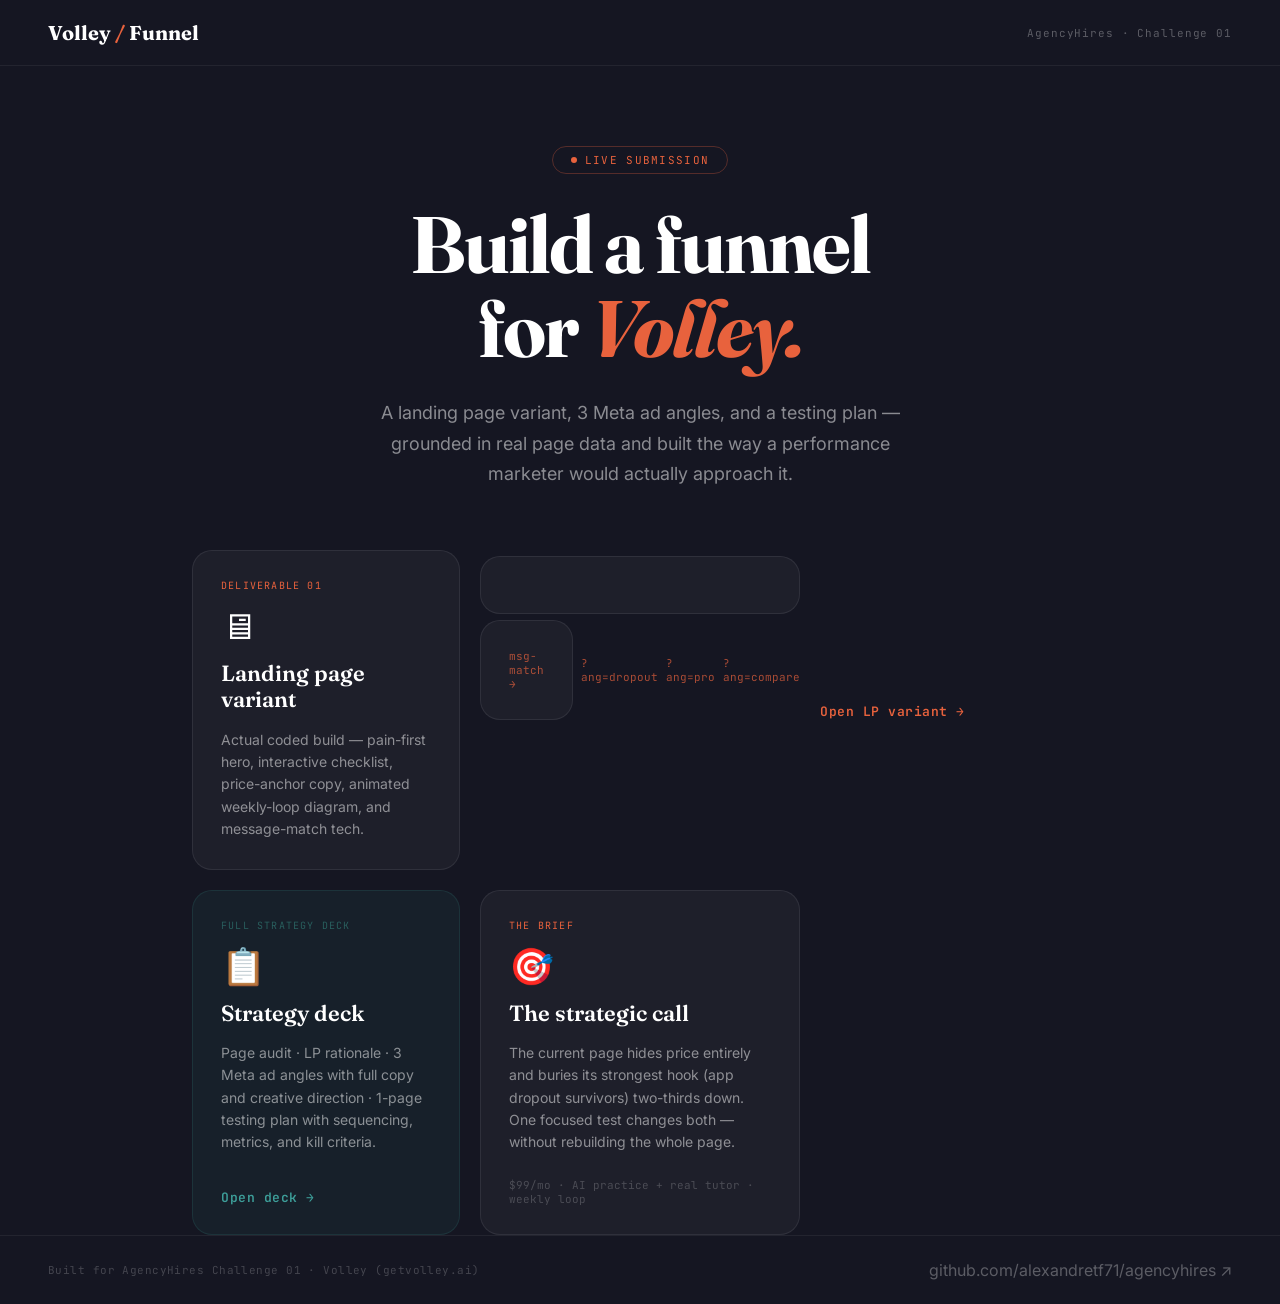
==== index.html @ 14356aaf "Add root portal page and Render static site config index.html: portal linking to LP variant and stra" ====
<!DOCTYPE html>
<html lang="en">
<head>
  <meta charset="UTF-8" />
  <meta name="viewport" content="width=device-width, initial-scale=1.0" />
  <title>Volley — Funnel Strategy · AgencyHires Challenge 1</title>
  <link rel="preconnect" href="https://fonts.googleapis.com" />
  <link rel="preconnect" href="https://fonts.gstatic.com" crossorigin />
  <link href="https://fonts.googleapis.com/css2?family=Fraunces:ital,opsz,wght@0,9..144,300;0,9..144,600;0,9..144,700;1,9..144,400&family=Inter:wght@400;500;600&family=JetBrains+Mono:wght@400;500&display=swap" rel="stylesheet" />
  <style>
    :root {
      --cream:  #F4F0E6;
      --navy:   #151622;
      --navy2:  #1E2035;
      --coral:  #E8623D;
      --teal:   #2D6E6A;
      --muted:  #6B6B7B;
      --border: rgba(26,26,42,0.10);
      --font-serif: 'Fraunces', Georgia, serif;
      --font-sans:  'Inter', system-ui, sans-serif;
      --font-mono:  'JetBrains Mono', monospace;
    }
    *, *::before, *::after { box-sizing: border-box; margin: 0; padding: 0; }
    html, body { height: 100%; }
    body {
      font-family: var(--font-sans);
      background: var(--navy);
      color: #fff;
      -webkit-font-smoothing: antialiased;
      display: flex;
      flex-direction: column;
      min-height: 100vh;
    }

    /* ── Nav ── */
    nav {
      padding: 20px 48px;
      display: flex;
      align-items: center;
      justify-content: space-between;
      border-bottom: 1px solid rgba(255,255,255,0.06);
    }
    .logo {
      font-family: var(--font-serif);
      font-size: 20px;
      font-weight: 700;
      color: #fff;
      text-decoration: none;
    }
    .logo span { color: var(--coral); }
    .nav-tag {
      font-family: var(--font-mono);
      font-size: 11px;
      color: rgba(255,255,255,0.3);
      letter-spacing: 0.08em;
    }

    /* ── Hero ── */
    .hero {
      flex: 1;
      display: flex;
      flex-direction: column;
      align-items: center;
      justify-content: center;
      text-align: center;
      padding: 80px 32px 60px;
      gap: 28px;
    }
    .hero__badge {
      display: inline-flex;
      align-items: center;
      gap: 8px;
      font-family: var(--font-mono);
      font-size: 11px;
      letter-spacing: 0.12em;
      text-transform: uppercase;
      color: var(--coral);
      border: 1px solid rgba(232,98,61,0.3);
      border-radius: 100px;
      padding: 6px 18px;
    }
    .hero__badge::before {
      content: '';
      display: inline-block;
      width: 6px;
      height: 6px;
      border-radius: 50%;
      background: var(--coral);
      animation: blink 2s ease-in-out infinite;
    }
    @keyframes blink {
      0%, 100% { opacity: 1; }
      50% { opacity: 0.3; }
    }
    h1 {
      font-family: var(--font-serif);
      font-size: clamp(40px, 7vw, 80px);
      font-weight: 700;
      line-height: 1.05;
      letter-spacing: -0.025em;
      max-width: 820px;
    }
    h1 em { color: var(--coral); font-style: italic; }
    .hero__sub {
      font-size: clamp(15px, 2vw, 18px);
      color: rgba(255,255,255,0.5);
      max-width: 540px;
      line-height: 1.7;
    }

    /* ── Cards ── */
    .cards {
      display: grid;
      grid-template-columns: repeat(3, 1fr);
      gap: 20px;
      width: 100%;
      max-width: 960px;
      padding: 0 32px;
      margin: 0 auto;
    }
    .card {
      display: flex;
      flex-direction: column;
      gap: 16px;
      background: rgba(255,255,255,0.04);
      border: 1px solid rgba(255,255,255,0.08);
      border-radius: 20px;
      padding: 28px;
      text-decoration: none;
      color: #fff;
      transition: all 0.22s ease;
      position: relative;
      overflow: hidden;
    }
    .card::before {
      content: '';
      position: absolute;
      inset: 0;
      border-radius: 20px;
      background: linear-gradient(135deg, rgba(232,98,61,0.08), transparent);
      opacity: 0;
      transition: opacity 0.22s ease;
    }
    .card:hover { transform: translateY(-4px); border-color: rgba(232,98,61,0.35); box-shadow: 0 20px 60px rgba(0,0,0,0.35); }
    .card:hover::before { opacity: 1; }
    .card--deck { background: rgba(45,110,106,0.12); border-color: rgba(45,110,106,0.25); }
    .card--deck:hover { border-color: rgba(45,110,106,0.55); }
    .card--deck::before { background: linear-gradient(135deg, rgba(45,110,106,0.12), transparent); }

    .card__num {
      font-family: var(--font-mono);
      font-size: 10px;
      letter-spacing: 0.12em;
      text-transform: uppercase;
      color: var(--coral);
    }
    .card--deck .card__num { color: rgba(45,110,106,0.8); }

    .card__icon { font-size: 36px; line-height: 1; }
    .card__title {
      font-family: var(--font-serif);
      font-size: 22px;
      font-weight: 600;
      line-height: 1.2;
    }
    .card__desc {
      font-size: 14px;
      color: rgba(255,255,255,0.5);
      line-height: 1.6;
      flex: 1;
    }
    .card__link {
      display: inline-flex;
      align-items: center;
      gap: 6px;
      font-size: 13px;
      font-weight: 600;
      color: var(--coral);
      font-family: var(--font-mono);
      letter-spacing: 0.04em;
      margin-top: 4px;
    }
    .card--deck .card__link { color: #3D9E99; }

    /* ── Angle pills ── */
    .ang-pills {
      display: flex;
      flex-direction: column;
      gap: 6px;
      margin-top: 6px;
    }
    .ang-pill {
      display: flex;
      align-items: center;
      gap: 8px;
      font-family: var(--font-mono);
      font-size: 11px;
      color: rgba(255,255,255,0.35);
    }
    .ang-pill a {
      color: rgba(232,98,61,0.7);
      text-decoration: none;
      transition: color 0.15s;
    }
    .ang-pill a:hover { color: var(--coral); }

    /* ── Footer ── */
    footer {
      padding: 24px 48px;
      border-top: 1px solid rgba(255,255,255,0.06);
      display: flex;
      align-items: center;
      justify-content: space-between;
      flex-wrap: wrap;
      gap: 12px;
    }
    footer p {
      font-family: var(--font-mono);
      font-size: 11px;
      color: rgba(255,255,255,0.2);
      letter-spacing: 0.04em;
    }
    footer a { color: rgba(255,255,255,0.3); text-decoration: none; transition: color 0.2s; }
    footer a:hover { color: var(--coral); }

    @media (max-width: 720px) {
      nav { padding: 16px 24px; }
      .cards { grid-template-columns: 1fr; padding: 0 24px; }
      .hero { padding: 60px 24px 40px; }
      footer { padding: 20px 24px; }
    }
  </style>
</head>
<body>

  <nav>
    <a href="/" class="logo">Volley <span>/</span> Funnel</a>
    <span class="nav-tag">AgencyHires · Challenge 01</span>
  </nav>

  <div class="hero">
    <span class="hero__badge">Live submission</span>
    <h1>Build a funnel<br>for <em>Volley.</em></h1>
    <p class="hero__sub">A landing page variant, 3 Meta ad angles, and a testing plan — grounded in real page data and built the way a performance marketer would actually approach it.</p>
  </div>

  <div class="cards">

    <!-- LP variant -->
    <a class="card" href="landing-page-variant/index.html">
      <span class="card__num">Deliverable 01</span>
      <div class="card__icon">🖥</div>
      <h2 class="card__title">Landing page variant</h2>
      <p class="card__desc">Actual coded build — pain-first hero, interactive checklist, price-anchor copy, animated weekly-loop diagram, and message-match tech.</p>
      <div class="ang-pills">
        <div class="ang-pill">
          msg-match →
          <a href="landing-page-variant/index.html?ang=dropout">?ang=dropout</a>
          <a href="landing-page-variant/index.html?ang=pro">?ang=pro</a>
          <a href="landing-page-variant/index.html?ang=compare">?ang=compare</a>
        </div>
      </div>
      <span class="card__link">Open LP variant →</span>
    </a>

    <!-- Deck -->
    <a class="card card--deck" href="deck/index.html">
      <span class="card__num">Full strategy deck</span>
      <div class="card__icon">📋</div>
      <h2 class="card__title">Strategy deck</h2>
      <p class="card__desc">Page audit · LP rationale · 3 Meta ad angles with full copy and creative direction · 1-page testing plan with sequencing, metrics, and kill criteria.</p>
      <span class="card__link">Open deck →</span>
    </a>

    <!-- What's the brief -->
    <div class="card" style="cursor:default;">
      <span class="card__num">The brief</span>
      <div class="card__icon">🎯</div>
      <h2 class="card__title">The strategic call</h2>
      <p class="card__desc">The current page hides price entirely and buries its strongest hook (app dropout survivors) two-thirds down. One focused test changes both — without rebuilding the whole page.</p>
      <p style="font-family:var(--font-mono);font-size:11px;color:rgba(255,255,255,0.2);margin-top:8px;">$99/mo · AI practice + real tutor · weekly loop</p>
    </div>

  </div>

  <footer>
    <p>Built for AgencyHires Challenge 01 · Volley (getvolley.ai)</p>
    <a href="https://github.com/alexandretf71/agencyhires" target="_blank" rel="noopener">github.com/alexandretf71/agencyhires ↗</a>
  </footer>

</body>
</html>
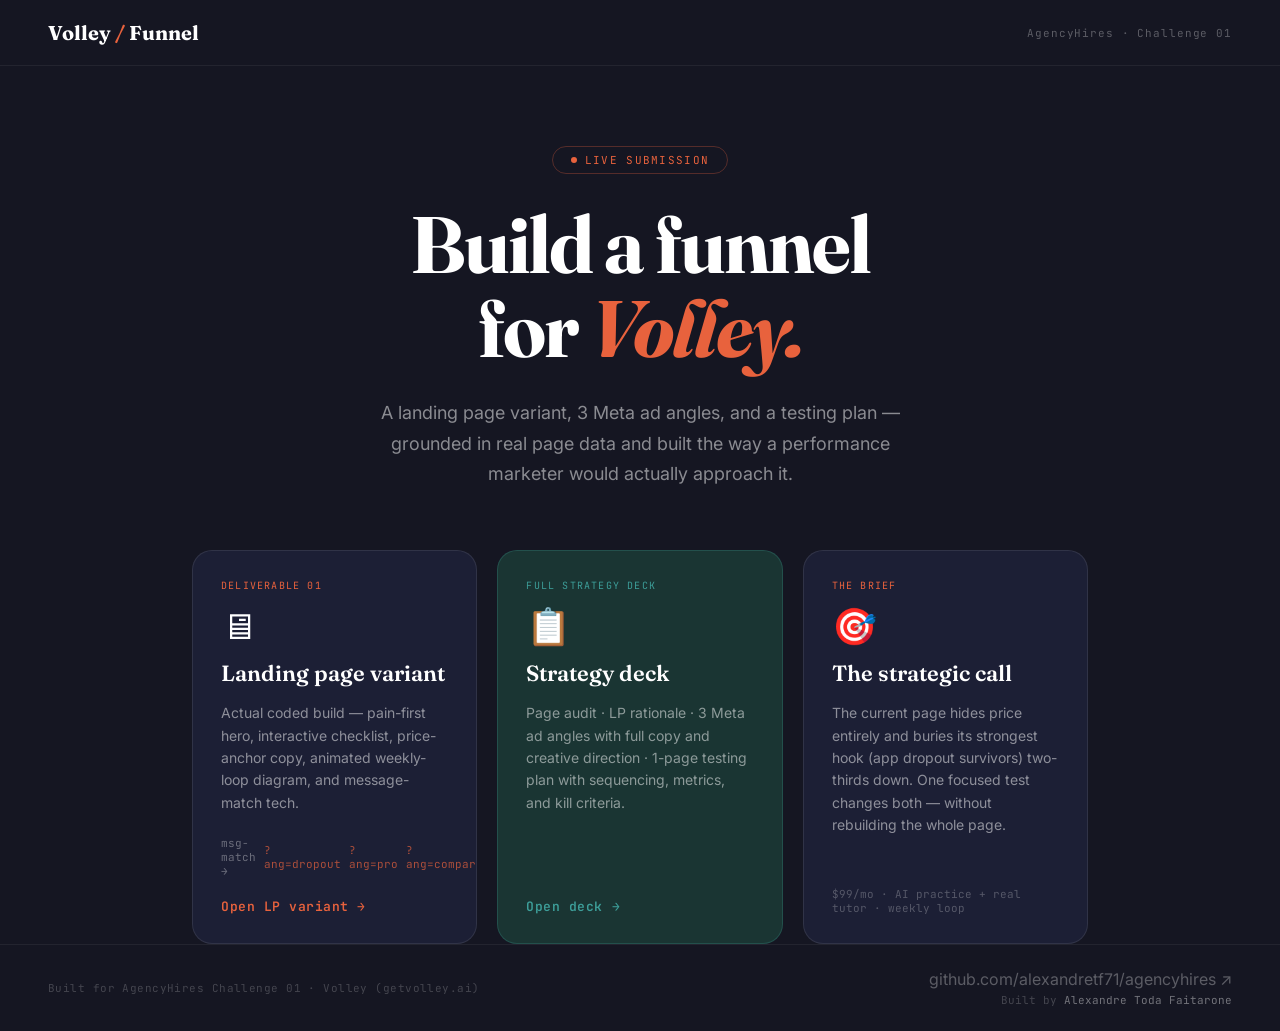
==== commit eae81994: "Fix blank cards on portal + add author signature to all pages Blank-card fixes: (1) nested <a> in Ca" ====
--- a/index.html
+++ b/index.html
@@ -122,8 +122,8 @@
       display: flex;
       flex-direction: column;
       gap: 16px;
-      background: rgba(255,255,255,0.04);
-      border: 1px solid rgba(255,255,255,0.08);
+      background: #1c1f35;
+      border: 1px solid rgba(255,255,255,0.09);
       border-radius: 20px;
       padding: 28px;
       text-decoration: none;
@@ -131,21 +131,25 @@
       transition: all 0.22s ease;
       position: relative;
       overflow: hidden;
+      cursor: pointer;
     }
     .card::before {
       content: '';
       position: absolute;
       inset: 0;
       border-radius: 20px;
-      background: linear-gradient(135deg, rgba(232,98,61,0.08), transparent);
+      background: linear-gradient(135deg, rgba(232,98,61,0.10), transparent);
       opacity: 0;
       transition: opacity 0.22s ease;
     }
-    .card:hover { transform: translateY(-4px); border-color: rgba(232,98,61,0.35); box-shadow: 0 20px 60px rgba(0,0,0,0.35); }
+    .card:hover { transform: translateY(-4px); border-color: rgba(232,98,61,0.4); box-shadow: 0 20px 60px rgba(0,0,0,0.4); }
     .card:hover::before { opacity: 1; }
-    .card--deck { background: rgba(45,110,106,0.12); border-color: rgba(45,110,106,0.25); }
-    .card--deck:hover { border-color: rgba(45,110,106,0.55); }
-    .card--deck::before { background: linear-gradient(135deg, rgba(45,110,106,0.12), transparent); }
+    .card--deck { background: #1a3533; border-color: rgba(61,158,153,0.25); }
+    .card--deck:hover { border-color: rgba(61,158,153,0.55); }
+    .card--deck::before { background: linear-gradient(135deg, rgba(45,110,106,0.20), transparent); }
+    .card--static { cursor: default; }
+    .card--static:hover { transform: none; box-shadow: none; border-color: rgba(255,255,255,0.09); }
+    .card--static::before { display: none; }
 
     .card__num {
       font-family: var(--font-mono);
@@ -154,7 +158,7 @@
       text-transform: uppercase;
       color: var(--coral);
     }
-    .card--deck .card__num { color: rgba(45,110,106,0.8); }
+    .card--deck .card__num { color: #3D9E99; }
 
     .card__icon { font-size: 36px; line-height: 1; }
     .card__title {
@@ -246,8 +250,8 @@
 
   <div class="cards">
 
-    <!-- LP variant -->
-    <a class="card" href="landing-page-variant/index.html">
+    <!-- LP variant — div (not <a>) so inner <a> links are valid HTML -->
+    <div class="card" onclick="window.location='landing-page-variant/index.html'">
       <span class="card__num">Deliverable 01</span>
       <div class="card__icon">🖥</div>
       <h2 class="card__title">Landing page variant</h2>
@@ -255,13 +259,13 @@
       <div class="ang-pills">
         <div class="ang-pill">
           msg-match →
-          <a href="landing-page-variant/index.html?ang=dropout">?ang=dropout</a>
-          <a href="landing-page-variant/index.html?ang=pro">?ang=pro</a>
-          <a href="landing-page-variant/index.html?ang=compare">?ang=compare</a>
+          <a href="landing-page-variant/index.html?ang=dropout" onclick="event.stopPropagation()">?ang=dropout</a>
+          <a href="landing-page-variant/index.html?ang=pro" onclick="event.stopPropagation()">?ang=pro</a>
+          <a href="landing-page-variant/index.html?ang=compare" onclick="event.stopPropagation()">?ang=compare</a>
         </div>
       </div>
       <span class="card__link">Open LP variant →</span>
-    </a>
+    </div>
 
     <!-- Deck -->
     <a class="card card--deck" href="deck/index.html">
@@ -272,20 +276,23 @@
       <span class="card__link">Open deck →</span>
     </a>
 
-    <!-- What's the brief -->
-    <div class="card" style="cursor:default;">
+    <!-- The brief — static, no hover effect -->
+    <div class="card card--static">
       <span class="card__num">The brief</span>
       <div class="card__icon">🎯</div>
       <h2 class="card__title">The strategic call</h2>
       <p class="card__desc">The current page hides price entirely and buries its strongest hook (app dropout survivors) two-thirds down. One focused test changes both — without rebuilding the whole page.</p>
-      <p style="font-family:var(--font-mono);font-size:11px;color:rgba(255,255,255,0.2);margin-top:8px;">$99/mo · AI practice + real tutor · weekly loop</p>
+      <p style="font-family:var(--font-mono);font-size:11px;color:rgba(255,255,255,0.25);margin-top:8px;">$99/mo · AI practice + real tutor · weekly loop</p>
     </div>
 
   </div>
 
   <footer>
     <p>Built for AgencyHires Challenge 01 · Volley (getvolley.ai)</p>
-    <a href="https://github.com/alexandretf71/agencyhires" target="_blank" rel="noopener">github.com/alexandretf71/agencyhires ↗</a>
+    <div style="display:flex;flex-direction:column;align-items:flex-end;gap:4px;text-align:right;">
+      <a href="https://github.com/alexandretf71/agencyhires" target="_blank" rel="noopener">github.com/alexandretf71/agencyhires ↗</a>
+      <span style="font-family:var(--font-mono);font-size:11px;color:rgba(255,255,255,0.2);">Built by <a href="https://www.linkedin.com/in/alexandre-toda-faitarone-0992871/" target="_blank" rel="noopener" style="color:rgba(255,255,255,0.4);">Alexandre Toda Faitarone</a></span>
+    </div>
   </footer>
 
 </body>
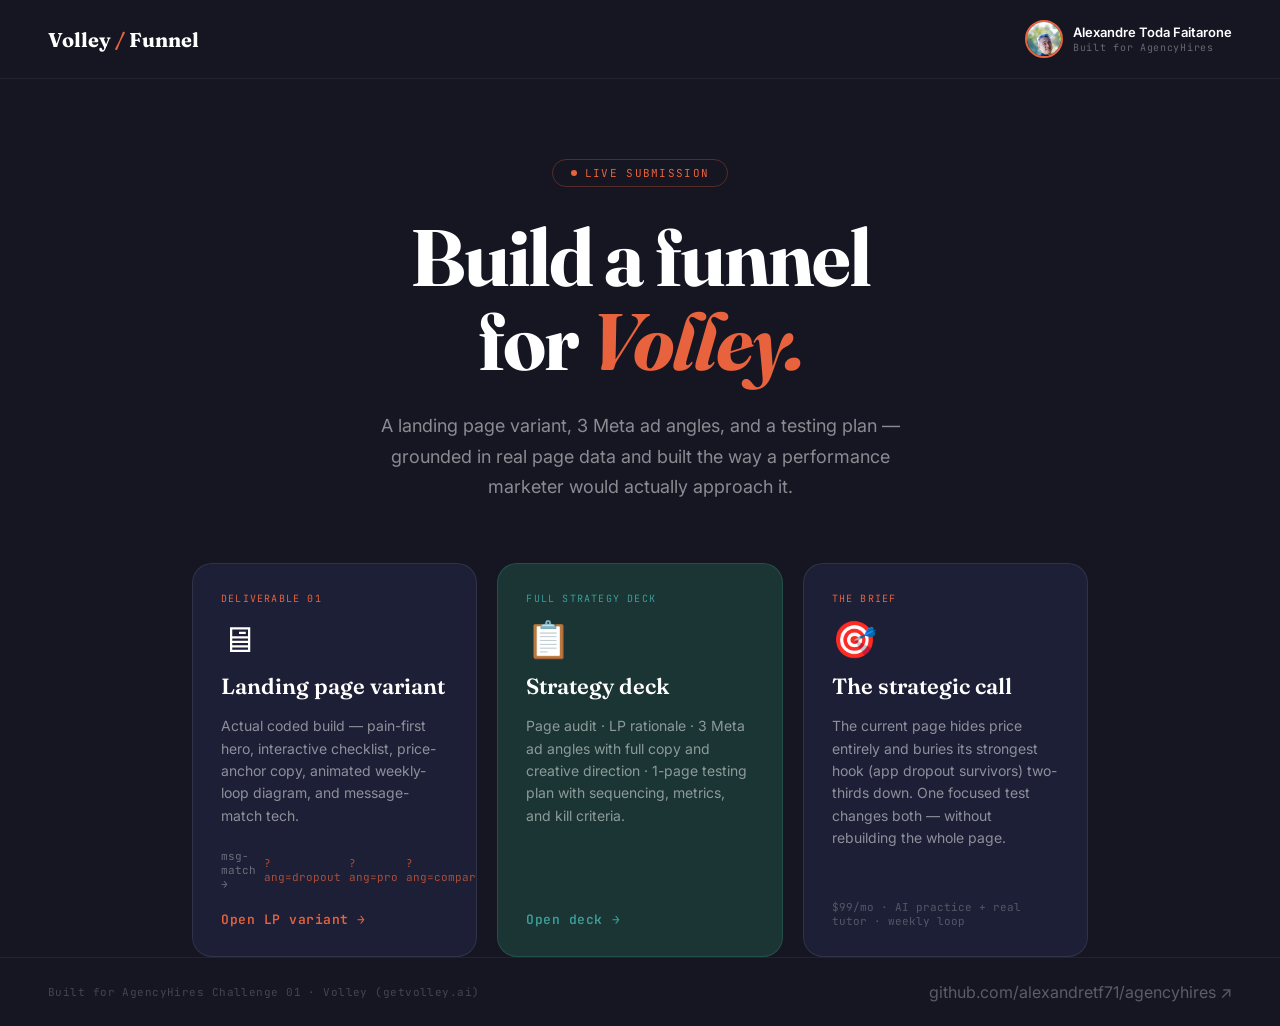
==== commit 5af579fb: "Add author photo to nav on all three pages - New assets/alexandre.jpg (profile photo) - Portal, LP v" ====
--- a/index.html
+++ b/index.html
@@ -54,6 +54,45 @@
       color: rgba(255,255,255,0.3);
       letter-spacing: 0.08em;
     }
+    /* ── Author chip ── */
+    .nav-author {
+      display: flex;
+      align-items: center;
+      gap: 10px;
+      text-decoration: none;
+      transition: opacity 0.2s;
+    }
+    .nav-author:hover { opacity: 0.75; }
+    .nav-author__photo {
+      width: 38px;
+      height: 38px;
+      border-radius: 50%;
+      object-fit: cover;
+      object-position: center 15%;
+      border: 2px solid var(--coral);
+      flex-shrink: 0;
+    }
+    .nav-author__text {
+      display: flex;
+      flex-direction: column;
+      gap: 1px;
+    }
+    .nav-author__name {
+      font-size: 13px;
+      font-weight: 600;
+      color: #fff;
+      white-space: nowrap;
+    }
+    .nav-author__label {
+      font-family: var(--font-mono);
+      font-size: 10px;
+      color: rgba(255,255,255,0.35);
+      letter-spacing: 0.07em;
+      white-space: nowrap;
+    }
+    @media (max-width: 720px) {
+      .nav-author__text { display: none; }
+    }
 
     /* ── Hero ── */
     .hero {
@@ -239,7 +278,13 @@
 
   <nav>
     <a href="/" class="logo">Volley <span>/</span> Funnel</a>
-    <span class="nav-tag">AgencyHires · Challenge 01</span>
+    <a href="https://www.linkedin.com/in/alexandre-toda-faitarone-0992871/" target="_blank" rel="noopener" class="nav-author">
+      <img src="assets/alexandre.jpg" alt="Alexandre Toda Faitarone" class="nav-author__photo">
+      <div class="nav-author__text">
+        <span class="nav-author__name">Alexandre Toda Faitarone</span>
+        <span class="nav-author__label">Built for AgencyHires</span>
+      </div>
+    </a>
   </nav>
 
   <div class="hero">
@@ -289,10 +334,7 @@
 
   <footer>
     <p>Built for AgencyHires Challenge 01 · Volley (getvolley.ai)</p>
-    <div style="display:flex;flex-direction:column;align-items:flex-end;gap:4px;text-align:right;">
-      <a href="https://github.com/alexandretf71/agencyhires" target="_blank" rel="noopener">github.com/alexandretf71/agencyhires ↗</a>
-      <span style="font-family:var(--font-mono);font-size:11px;color:rgba(255,255,255,0.2);">Built by <a href="https://www.linkedin.com/in/alexandre-toda-faitarone-0992871/" target="_blank" rel="noopener" style="color:rgba(255,255,255,0.4);">Alexandre Toda Faitarone</a></span>
-    </div>
+    <a href="https://github.com/alexandretf71/agencyhires" target="_blank" rel="noopener">github.com/alexandretf71/agencyhires ↗</a>
   </footer>
 
 </body>
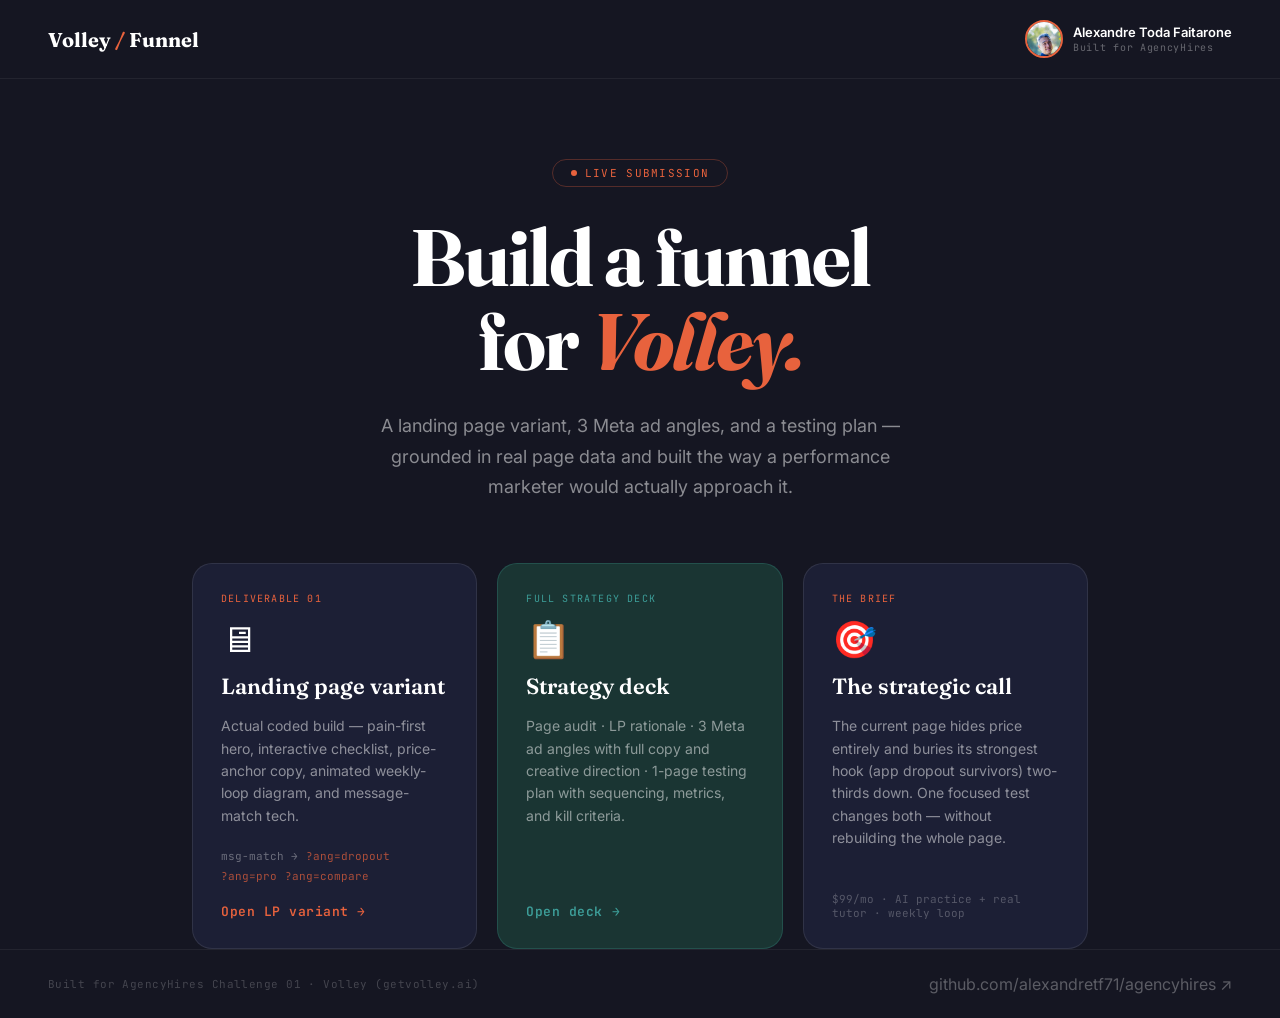
==== commit cb663c53: "Fix ang-pill link wrapping on portal cards Added white-space:nowrap to .ang-pill a so ?ang=dropout/p" ====
--- a/index.html
+++ b/index.html
@@ -235,7 +235,8 @@
     .ang-pill {
       display: flex;
       align-items: center;
-      gap: 8px;
+      flex-wrap: wrap;
+      gap: 6px 8px;
       font-family: var(--font-mono);
       font-size: 11px;
       color: rgba(255,255,255,0.35);
@@ -244,6 +245,7 @@
       color: rgba(232,98,61,0.7);
       text-decoration: none;
       transition: color 0.15s;
+      white-space: nowrap;
     }
     .ang-pill a:hover { color: var(--coral); }
 
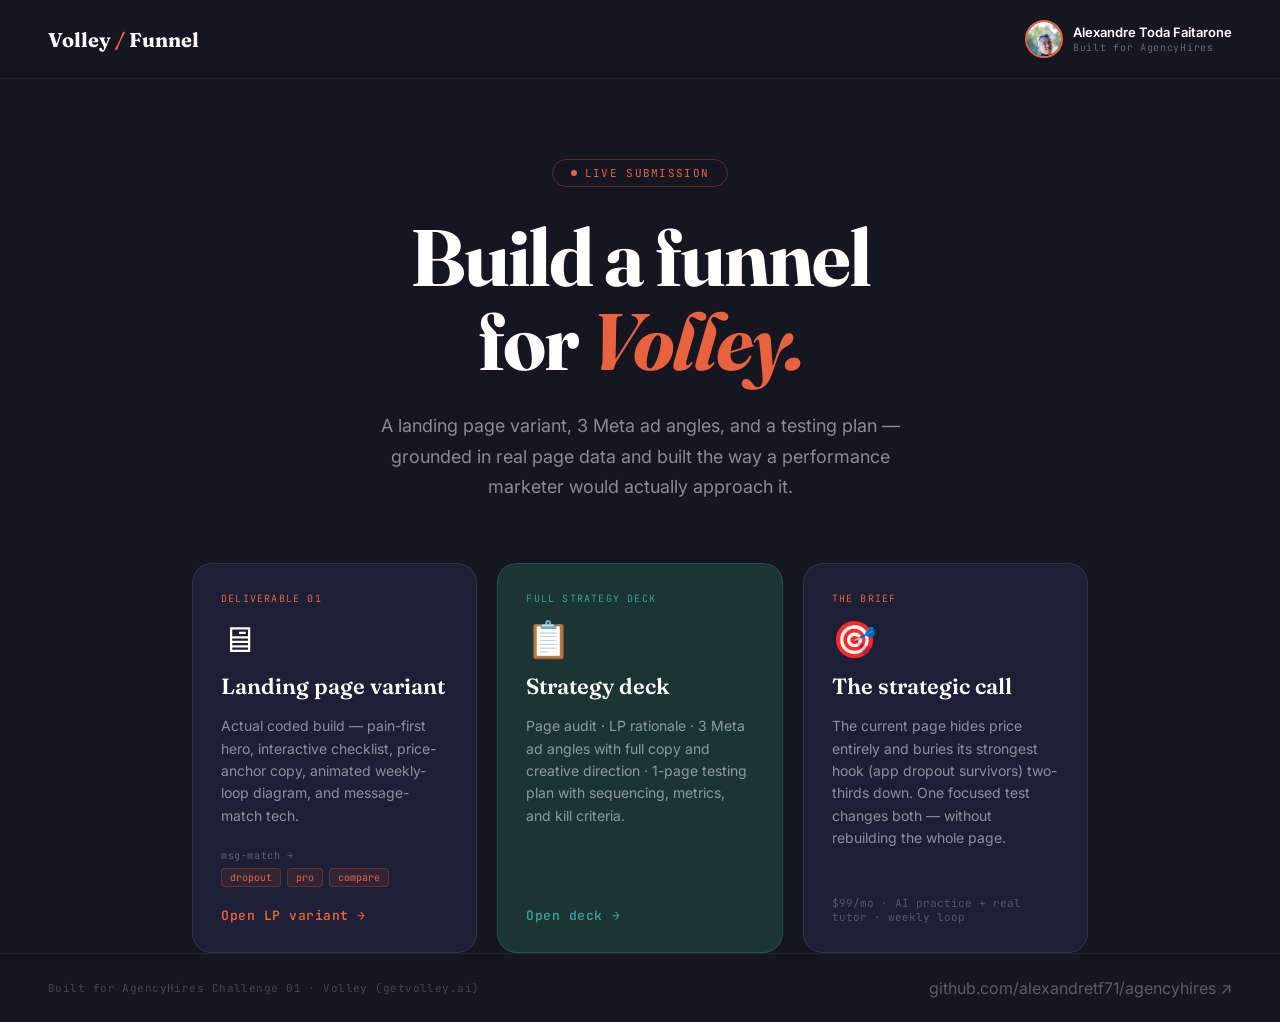
==== commit 91ac6419: "Redesign ang-pills as compact chips — fix card layout overflow Replaced the single-row flex pill (ms" ====
--- a/index.html
+++ b/index.html
@@ -232,22 +232,32 @@
       gap: 6px;
       margin-top: 6px;
     }
-    .ang-pill {
-      display: flex;
-      align-items: center;
+    .ang-pill__label {
+      font-family: var(--font-mono);
+      font-size: 10px;
+      color: rgba(255,255,255,0.3);
+      letter-spacing: 0.06em;
+    }
+    .ang-pill__row {
+      display: flex;
       flex-wrap: wrap;
-      gap: 6px 8px;
-      font-family: var(--font-mono);
-      font-size: 11px;
-      color: rgba(255,255,255,0.35);
-    }
-    .ang-pill a {
-      color: rgba(232,98,61,0.7);
+      gap: 6px;
+    }
+    .ang-chip {
+      display: inline-flex;
+      align-items: center;
+      font-family: var(--font-mono);
+      font-size: 10px;
+      color: var(--coral);
+      background: rgba(232,98,61,0.10);
+      border: 1px solid rgba(232,98,61,0.25);
+      border-radius: 4px;
+      padding: 2px 8px;
       text-decoration: none;
-      transition: color 0.15s;
       white-space: nowrap;
-    }
-    .ang-pill a:hover { color: var(--coral); }
+      transition: background 0.15s, border-color 0.15s;
+    }
+    .ang-chip:hover { background: rgba(232,98,61,0.2); border-color: rgba(232,98,61,0.5); }
 
     /* ── Footer ── */
     footer {
@@ -304,11 +314,11 @@
       <h2 class="card__title">Landing page variant</h2>
       <p class="card__desc">Actual coded build — pain-first hero, interactive checklist, price-anchor copy, animated weekly-loop diagram, and message-match tech.</p>
       <div class="ang-pills">
-        <div class="ang-pill">
-          msg-match →
-          <a href="landing-page-variant/index.html?ang=dropout" onclick="event.stopPropagation()">?ang=dropout</a>
-          <a href="landing-page-variant/index.html?ang=pro" onclick="event.stopPropagation()">?ang=pro</a>
-          <a href="landing-page-variant/index.html?ang=compare" onclick="event.stopPropagation()">?ang=compare</a>
+        <span class="ang-pill__label">msg-match →</span>
+        <div class="ang-pill__row">
+          <a href="landing-page-variant/index.html?ang=dropout" onclick="event.stopPropagation()" class="ang-chip">dropout</a>
+          <a href="landing-page-variant/index.html?ang=pro" onclick="event.stopPropagation()" class="ang-chip">pro</a>
+          <a href="landing-page-variant/index.html?ang=compare" onclick="event.stopPropagation()" class="ang-chip">compare</a>
         </div>
       </div>
       <span class="card__link">Open LP variant →</span>
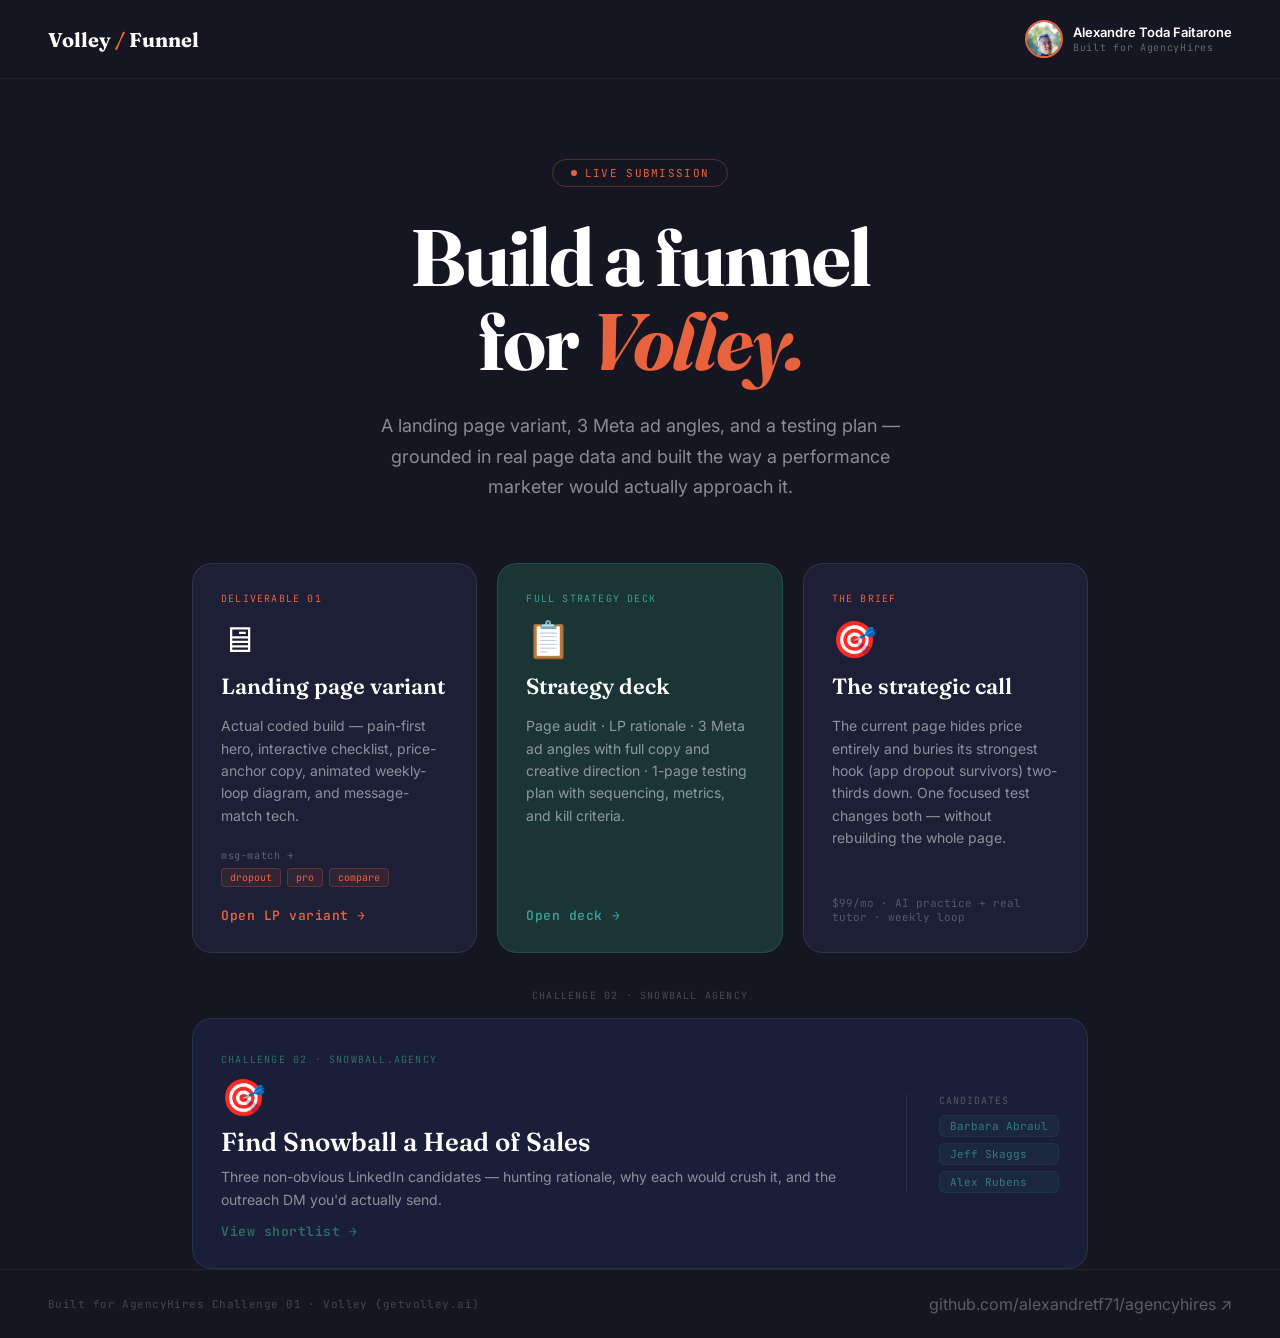
==== commit 6edf82c2: "Add Challenge 2 — Find Snowball a Head of Sales New page: challenge-2/index.html - Same nav/palette/" ====
--- a/index.html
+++ b/index.html
@@ -259,6 +259,63 @@
     }
     .ang-chip:hover { background: rgba(232,98,61,0.2); border-color: rgba(232,98,61,0.5); }
 
+    /* ── Challenge divider ── */
+    .challenge-divider {
+      display: flex; align-items: center; gap: 16px;
+      max-width: 960px; margin: 36px auto 0;
+      padding: 0 32px;
+    }
+    .challenge-divider__line { flex: 1; height: 1px; background: rgba(255,255,255,0.08); }
+    .challenge-divider__label {
+      font-family: var(--font-mono); font-size: 10px;
+      letter-spacing: 0.12em; text-transform: uppercase;
+      color: rgba(255,255,255,0.22); white-space: nowrap;
+    }
+    /* Challenge 2 full-width card */
+    .cards--c2 {
+      grid-template-columns: 1fr;
+      max-width: 960px;
+      margin-top: 16px;
+      margin-bottom: 0;
+    }
+    .card--c2 {
+      background: #1a1e38;
+      border-color: rgba(61,142,137,0.2);
+      display: grid;
+      grid-template-columns: 1fr auto;
+      align-items: center;
+      gap: 32px;
+    }
+    .card--c2::before { background: linear-gradient(135deg, rgba(45,110,106,0.18), transparent); }
+    .card--c2:hover { border-color: rgba(61,142,137,0.5); }
+    .card--c2 .card__num { color: var(--teal); }
+    .card--c2 .card__title { font-size: 26px; }
+    .card--c2 .card__link { color: var(--teal); }
+    .card--c2-meta {
+      display: flex; flex-direction: column; gap: 8px;
+      border-left: 1px solid rgba(255,255,255,0.07);
+      padding-left: 32px;
+    }
+    .card--c2-meta-label {
+      font-family: var(--font-mono); font-size: 10px;
+      color: rgba(255,255,255,0.25); letter-spacing: 0.1em;
+      text-transform: uppercase;
+    }
+    .candidate-chips { display: flex; flex-direction: column; gap: 6px; }
+    .candidate-chip {
+      font-family: var(--font-mono); font-size: 11px;
+      color: rgba(61,142,137,0.8);
+      background: rgba(45,110,106,0.12);
+      border: 1px solid rgba(45,110,106,0.2);
+      border-radius: 6px; padding: 3px 10px;
+      white-space: nowrap;
+    }
+    @media (max-width: 720px) {
+      .card--c2 { grid-template-columns: 1fr; }
+      .card--c2-meta { border-left: none; border-top: 1px solid rgba(255,255,255,0.07); padding-left: 0; padding-top: 16px; }
+      .candidate-chips { flex-direction: row; flex-wrap: wrap; }
+    }
+
     /* ── Footer ── */
     footer {
       padding: 24px 48px;
@@ -344,6 +401,33 @@
 
   </div>
 
+  <!-- Challenge 2 -->
+  <div class="challenge-divider">
+    <div class="challenge-divider__line"></div>
+    <span class="challenge-divider__label">Challenge 02 · Snowball Agency</span>
+    <div class="challenge-divider__line"></div>
+  </div>
+
+  <div class="cards cards--c2">
+    <a class="card card--c2" href="challenge-2/index.html">
+      <div>
+        <span class="card__num">Challenge 02 · snowball.agency</span>
+        <div class="card__icon" style="margin-top:12px;">🎯</div>
+        <h2 class="card__title" style="margin-top:12px;">Find Snowball a Head of Sales</h2>
+        <p class="card__desc" style="margin-top:8px;">Three non-obvious LinkedIn candidates — hunting rationale, why each would crush it, and the outreach DM you'd actually send.</p>
+        <span class="card__link" style="margin-top:12px;">View shortlist →</span>
+      </div>
+      <div class="card--c2-meta">
+        <span class="card--c2-meta-label">Candidates</span>
+        <div class="candidate-chips">
+          <span class="candidate-chip">Barbara Abraul</span>
+          <span class="candidate-chip">Jeff Skaggs</span>
+          <span class="candidate-chip">Alex Rubens</span>
+        </div>
+      </div>
+    </a>
+  </div>
+
   <footer>
     <p>Built for AgencyHires Challenge 01 · Volley (getvolley.ai)</p>
     <a href="https://github.com/alexandretf71/agencyhires" target="_blank" rel="noopener">github.com/alexandretf71/agencyhires ↗</a>
